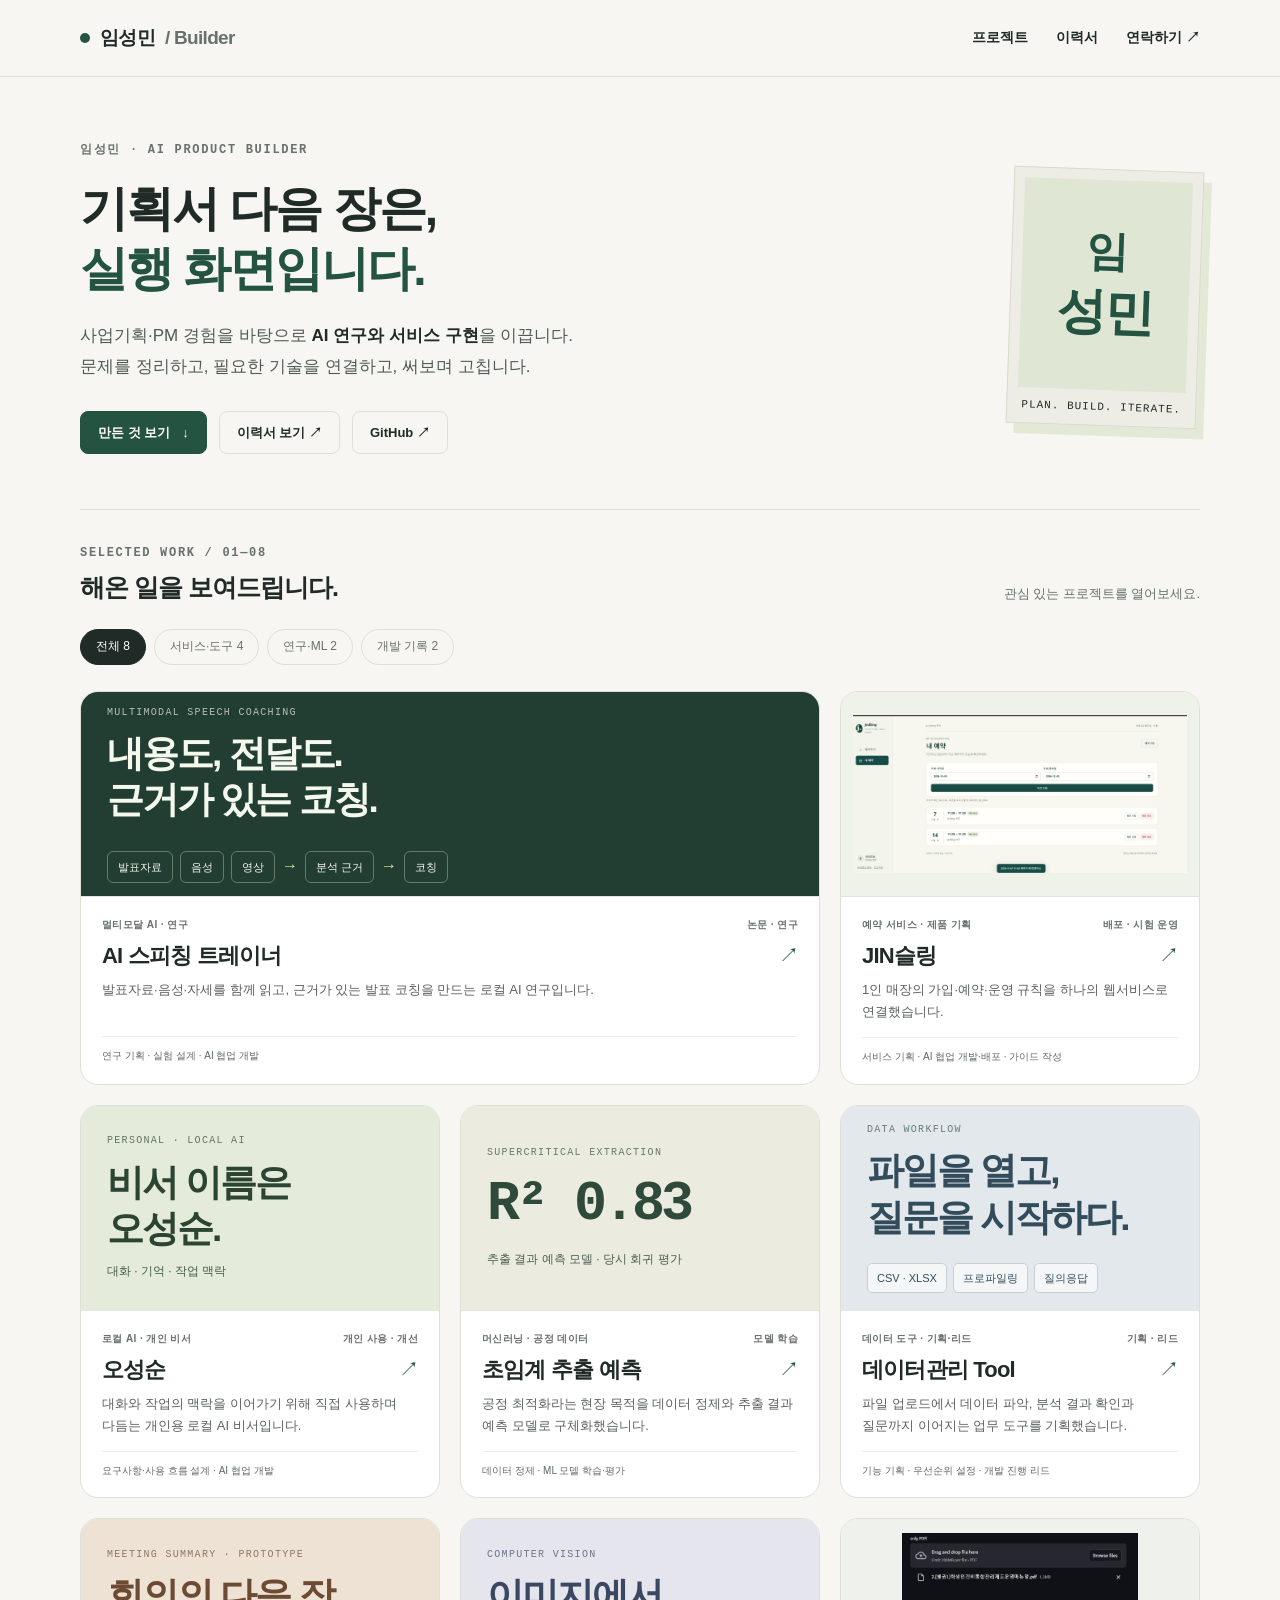
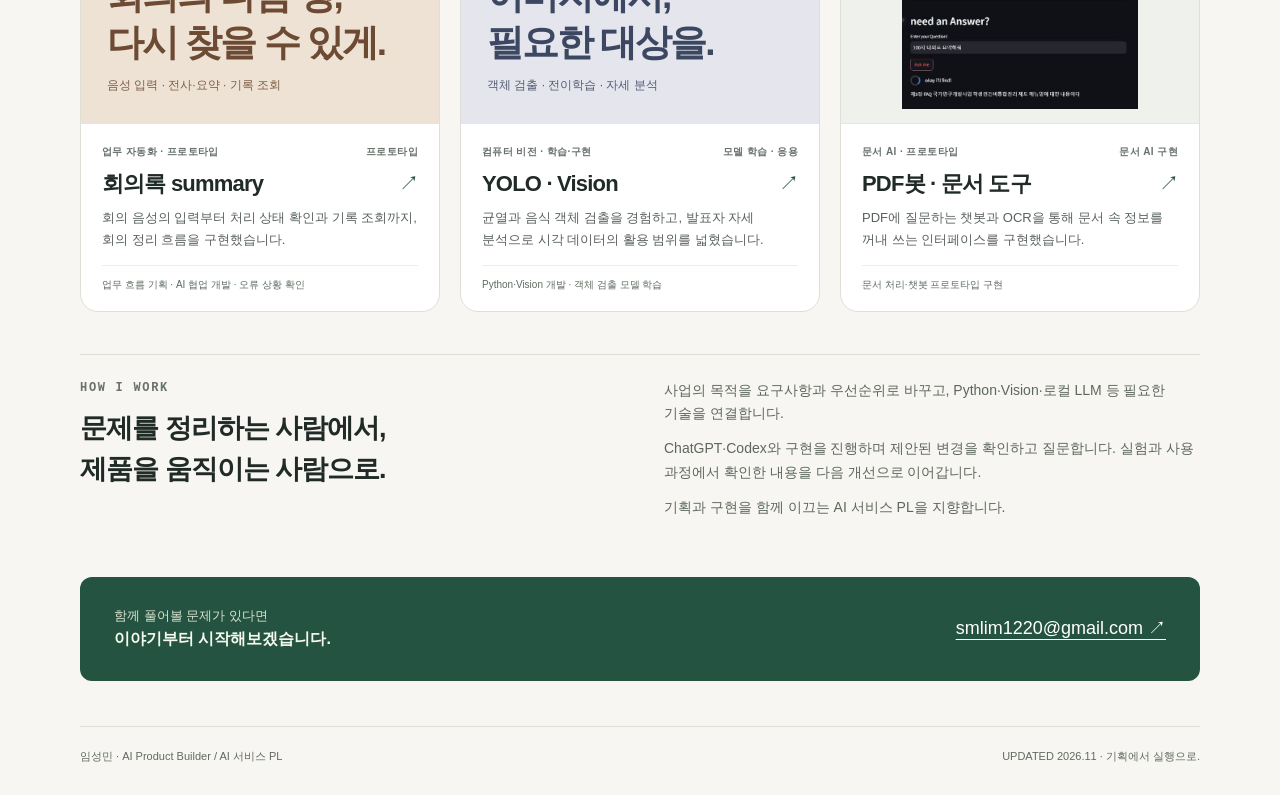
==== index.html @ f38ce00c "Publish visual AI portfolio and resume" ====
<!doctype html><html lang="ko"><head><meta charset="utf-8"><meta name="viewport" content="width=device-width,initial-scale=1"><meta name="description" content="임성민의 AI 연구, 서비스 구현, 기획·개발 포트폴리오"><meta name="theme-color" content="#245342"><title>포트폴리오 · 임성민</title><link rel="stylesheet" href="assets/style.css"></head><body><a class="skip" href="#main">본문 바로가기</a><header class="top"><div class="wrap top-inner"><a class="logo" href="index.html"><span class="dot"></span>임성민<span class="muted"> / Builder</span></a><nav class="nav" aria-label="주 메뉴"><a href="index.html#work">프로젝트</a><a href="resume.html">이력서</a><a class="nav-contact" href="mailto:smlim1220@gmail.com">연락하기 ↗</a></nav></div></header><main id="main" class="wrap"><section class="hero"><div><div class="eyebrow">임성민 · AI PRODUCT BUILDER</div><h1><span>기획서 다음 장은,</span><span>실행 화면입니다.</span></h1><p class="intro">사업기획·PM 경험을 바탕으로 <b>AI 연구와 서비스 구현</b>을 이끕니다.<br>문제를 정리하고, 필요한 기술을 연결하고, 써보며 고칩니다.</p><div class="hero-actions"><a class="button primary" href="#work">만든 것 보기 <span>↓</span></a><a class="button" href="resume.html">이력서 보기 ↗</a><a class="button" href="https://github.com/LimsWeb" target="_blank" rel="noopener noreferrer">GitHub ↗</a></div></div><figure class="portrait"><div class="monogram" aria-label="임성민">임<span>성민</span></div><figcaption>PLAN. BUILD. ITERATE.</figcaption></figure></section><section class="chapter" id="work"><div class="section-heading"><div><div class="eyebrow">SELECTED WORK / 01—08</div><h2>해온 일을 보여드립니다.</h2></div><p>관심 있는 프로젝트를 열어보세요.</p></div><div class="filters" aria-label="프로젝트 분야"><button class="filter" data-group="all" aria-pressed="true">전체 8</button><button class="filter" data-group="service" aria-pressed="false">서비스·도구 4</button><button class="filter" data-group="research" aria-pressed="false">연구·ML 2</button><button class="filter" data-group="archive" aria-pressed="false">개발 기록 2</button></div><div class="grid"><a class="card speech-ai featured" data-group="research" href="projects/speech-ai.html"><div class="cover"><div class="cover-graphic speech-ai"><div class="small">MULTIMODAL SPEECH COACHING</div><div class="big">내용도, 전달도.<br>근거가 있는 코칭.</div><div class="speech-flow"><span>발표자료</span><span>음성</span><span>영상</span><i>→</i><span>분석 근거</span><i>→</i><span>코칭</span></div></div></div><div class="card-body"><div class="card-meta"><span>멀티모달 AI · 연구</span><span>논문 · 연구</span></div><h3>AI 스피칭 트레이너<span class="arrow" aria-hidden="true">↗</span></h3><p>발표자료·음성·자세를 함께 읽고, 근거가 있는 발표 코칭을 만드는 로컬 AI 연구입니다.</p><div class="card-role">연구 기획 · 실험 설계 · AI 협업 개발</div></div></a><a class="card jinsling" data-group="service" href="projects/jinsling.html"><div class="cover"><img src="assets/jinsling.jpg" alt="JIN슬링 예약 확인 화면" loading="lazy" width="1200" height="675"></div><div class="card-body"><div class="card-meta"><span>예약 서비스 · 제품 기획</span><span>배포 · 시험 운영</span></div><h3>JIN슬링<span class="arrow" aria-hidden="true">↗</span></h3><p>1인 매장의 가입·예약·운영 규칙을 하나의 웹서비스로 연결했습니다.</p><div class="card-role">서비스 기획 · AI 협업 개발·배포 · 가이드 작성</div></div></a><a class="card oseongsun" data-group="service" href="projects/oseongsun.html"><div class="cover"><div class="cover-graphic oseongsun"><div class="small">PERSONAL · LOCAL AI</div><div class="big">비서 이름은<br>오성순.</div><div class="sub">대화 · 기억 · 작업 맥락</div></div></div><div class="card-body"><div class="card-meta"><span>로컬 AI · 개인 비서</span><span>개인 사용 · 개선</span></div><h3>오성순<span class="arrow" aria-hidden="true">↗</span></h3><p>대화와 작업의 맥락을 이어가기 위해 직접 사용하며 다듬는 개인용 로컬 AI 비서입니다.</p><div class="card-role">요구사항·사용 흐름 설계 · AI 협업 개발</div></div></a><a class="card process-ml" data-group="research" href="projects/process-ml.html"><div class="cover"><div class="cover-graphic process-ml"><div class="small">SUPERCRITICAL EXTRACTION</div><div class="big">R² 0.83</div><div class="sub">추출 결과 예측 모델 · 당시 회귀 평가</div></div></div><div class="card-body"><div class="card-meta"><span>머신러닝 · 공정 데이터</span><span>모델 학습</span></div><h3>초임계 추출 예측<span class="arrow" aria-hidden="true">↗</span></h3><p>공정 최적화라는 현장 목적을 데이터 정제와 추출 결과 예측 모델로 구체화했습니다.</p><div class="card-role">데이터 정제 · ML 모델 학습·평가</div></div></a><a class="card data-tool" data-group="service" href="projects/data-tool.html"><div class="cover"><div class="cover-graphic data-tool"><div class="small">DATA WORKFLOW</div><div class="big">파일을 열고,<br>질문을 시작하다.</div><div class="data-chips"><span>CSV · XLSX</span><span>프로파일링</span><span>질의응답</span></div></div></div><div class="card-body"><div class="card-meta"><span>데이터 도구 · 기획·리드</span><span>기획 · 리드</span></div><h3>데이터관리 Tool<span class="arrow" aria-hidden="true">↗</span></h3><p>파일 업로드에서 데이터 파악, 분석 결과 확인과 질문까지 이어지는 업무 도구를 기획했습니다.</p><div class="card-role">기능 기획 · 우선순위 설정 · 개발 진행 리드</div></div></a><a class="card meeting-summary" data-group="service" href="projects/meeting-summary.html"><div class="cover"><div class="cover-graphic meeting-summary"><div class="small">MEETING SUMMARY · PROTOTYPE</div><div class="big">회의의 다음 장,<br>다시 찾을 수 있게.</div><div class="sub">음성 입력 · 전사·요약 · 기록 조회</div></div></div><div class="card-body"><div class="card-meta"><span>업무 자동화 · 프로토타입</span><span>프로토타입</span></div><h3>회의록 summary<span class="arrow" aria-hidden="true">↗</span></h3><p>회의 음성의 입력부터 처리 상태 확인과 기록 조회까지, 회의 정리 흐름을 구현했습니다.</p><div class="card-role">업무 흐름 기획 · AI 협업 개발 · 오류 상황 확인</div></div></a><a class="card vision" data-group="archive" href="projects/vision.html"><div class="cover"><div class="cover-graphic vision"><div class="small">COMPUTER VISION</div><div class="big">이미지에서,<br>필요한 대상을.</div><div class="sub">객체 검출 · 전이학습 · 자세 분석</div></div></div><div class="card-body"><div class="card-meta"><span>컴퓨터 비전 · 학습·구현</span><span>모델 학습 · 응용</span></div><h3>YOLO · Vision<span class="arrow" aria-hidden="true">↗</span></h3><p>균열과 음식 객체 검출을 경험하고, 발표자 자세 분석으로 시각 데이터의 활용 범위를 넓혔습니다.</p><div class="card-role">Python·Vision 개발 · 객체 검출 모델 학습</div></div></a><a class="card pdf-tools" data-group="archive" href="projects/pdf-tools.html"><div class="cover"><img src="assets/pdf-tools.jpg" alt="PaperDotFriend PDF Chat 화면" loading="lazy" width="1200" height="675"></div><div class="card-body"><div class="card-meta"><span>문서 AI · 프로토타입</span><span>문서 AI 구현</span></div><h3>PDF봇 · 문서 도구<span class="arrow" aria-hidden="true">↗</span></h3><p>PDF에 질문하는 챗봇과 OCR을 통해 문서 속 정보를 꺼내 쓰는 인터페이스를 구현했습니다.</p><div class="card-role">문서 처리·챗봇 프로토타입 구현</div></div></a></div></section><section class="chapter about-row"><div><div class="eyebrow">HOW I WORK</div><h2>문제를 정리하는 사람에서,<br>제품을 움직이는 사람으로.</h2></div><div><p>사업의 목적을 요구사항과 우선순위로 바꾸고, Python·Vision·로컬 LLM 등 필요한 기술을 연결합니다.</p><p>ChatGPT·Codex와 구현을 진행하며 제안된 변경을 확인하고 질문합니다. 실험과 사용 과정에서 확인한 내용을 다음 개선으로 이어갑니다.</p><p>기획과 구현을 함께 이끄는 AI 서비스 PL을 지향합니다.</p></div></section><section class="contact"><div><p>함께 풀어볼 문제가 있다면</p><strong>이야기부터 시작해보겠습니다.</strong></div><a href="mailto:smlim1220@gmail.com">smlim1220@gmail.com ↗</a></section></main><footer class="wrap footer"><span>임성민 · AI Product Builder / AI 서비스 PL</span><span>UPDATED 2026.11 · 기획에서 실행으로.</span></footer><script src="assets/app.js" defer></script></body></html>
---- assets/style.css ----
@charset "UTF-8";
:root{--ink:#202a27;--muted:#68716b;--paper:#f7f6f2;--line:#dedfd7;--green:#245342;--lime:#dce990;--white:#fff;--radius:18px}
*{box-sizing:border-box}html{scroll-behavior:smooth;scroll-padding-top:92px}body{margin:0;color:var(--ink);background:var(--paper);font-family:Pretendard,"Noto Sans KR",-apple-system,BlinkMacSystemFont,"Segoe UI",sans-serif;line-height:1.65;word-break:keep-all;overflow-wrap:break-word}a{color:inherit;text-decoration:none}a:hover{color:var(--green)}button{font:inherit;cursor:pointer}a:focus-visible,button:focus-visible{outline:3px solid #71952f;outline-offset:5px}.wrap{width:min(1120px,calc(100% - 64px));margin:auto}.top{position:sticky;top:0;background:rgba(247,246,242,.97);border-bottom:1px solid var(--line);z-index:5}.top-inner{display:flex;align-items:center;justify-content:space-between;min-height:76px;gap:28px}.logo{font-size:19px;font-weight:800;letter-spacing:-.7px;display:flex;align-items:center;gap:10px}.dot{width:10px;height:10px;border-radius:50%;background:var(--green)}.nav{display:flex;gap:28px;font-size:14px;font-weight:600}.nav a:hover{text-decoration:underline;text-underline-offset:6px}.eyebrow{font-family:ui-monospace,SFMono-Regular,Consolas,monospace;font-size:12px;letter-spacing:1.7px;font-weight:600;color:var(--muted)}.hero{display:grid;grid-template-columns:1fr 190px;gap:54px;align-items:center;padding:64px 0 55px}.hero h1{font-size:clamp(32px,4.1vw,48px);line-height:1.26;letter-spacing:-2px;margin:18px 0 20px;font-weight:800}.hero h1 span{display:block}.hero h1 span:last-child{color:var(--green)}.hero .intro{max-width:650px;font-size:17px;line-height:1.85;margin:0;color:#525b55}.hero .intro b{color:var(--ink)}.hero-actions{display:flex;gap:12px;margin-top:28px;flex-wrap:wrap}.button{display:inline-flex;align-items:center;gap:12px;border:1px solid var(--line);border-radius:8px;padding:10px 17px;font-size:13px;font-weight:700;background:transparent}.button.primary{background:var(--green);border-color:var(--green);color:#fff}.button:hover{transform:translateY(-1px)}.portrait{margin:0;transform:rotate(2deg);background:#eeede5;padding:10px 10px 9px;border:1px solid #d9dace;box-shadow:8px 10px 0 #e4e9d7}.portrait img{display:block;width:100%;height:210px;object-fit:cover;object-position:center 25%;filter:grayscale(12%)}.portrait figcaption{font-size:11px;letter-spacing:1px;text-align:center;margin:8px 0 0;font-family:ui-monospace,monospace}.chapter{border-top:1px solid var(--line);padding:34px 0 42px}.section-heading{display:flex;justify-content:space-between;align-items:end;gap:20px;margin-bottom:24px}.section-heading h2{font-size:25px;letter-spacing:-1px;line-height:1.4;margin:6px 0 0}.section-heading p{font-size:13px;color:var(--muted);margin:0}.filters{display:flex;gap:8px;flex-wrap:wrap;margin-bottom:26px}.filter{border:1px solid var(--line);border-radius:30px;background:transparent;color:var(--muted);font-size:12px;padding:7px 15px}.filter[aria-pressed=true]{background:var(--ink);color:#fff;border-color:var(--ink)}.grid{display:grid;grid-template-columns:repeat(3,minmax(0,1fr));gap:20px}.card{border:1px solid var(--line);background:#fff;border-radius:var(--radius);overflow:hidden;transition:transform .18s,border-color .18s;min-width:0}.card:hover{transform:translateY(-4px);border-color:#aab49c}.card.featured{grid-column:span 2}.cover{height:205px;background:#e9ede4;display:flex;align-items:center;justify-content:center;overflow:hidden;border-bottom:1px solid #e4e6df}.cover img{width:100%;height:100%;object-fit:cover;display:block}.card.jinsling .cover img{object-fit:contain;padding:12px;background:#eff2e9}.card.vision .cover img{object-fit:contain;background:#f0ede5;padding:12px}.card.pdf-tools .cover img{object-fit:contain;background:#eef1ec;padding:14px}.card-body{padding:20px 21px 18px}.card-meta{font-size:10px;letter-spacing:.4px;font-weight:600;color:var(--muted);display:flex;gap:8px;justify-content:space-between;align-items:center}.card h3{margin:8px 0;font-size:22px;letter-spacing:-.8px;line-height:1.35;display:flex;align-items:center;justify-content:space-between;gap:8px}.card p{font-size:13px;color:#59625d;margin:0;min-height:43px;line-height:1.7}.card-role{font-size:10px;color:#5e6b60;margin-top:14px;padding-top:11px;border-top:1px solid #ededE6}.arrow{font-size:20px;font-weight:400;color:var(--green)}.cover-graphic{width:100%;height:100%;padding:26px;display:flex;flex-direction:column;justify-content:center;position:relative}.cover-graphic .small{font-size:10px;letter-spacing:1.3px;font-family:ui-monospace,monospace;opacity:.7}.cover-graphic .big{font-size:37px;font-weight:800;letter-spacing:-2px;line-height:1.25;margin:10px 0}.cover-graphic .sub{font-size:12px;opacity:.85}.cover-graphic.speech-ai{background:#223d32;color:#f5f9ed}.speech-flow{display:flex;gap:7px;margin-top:17px;align-items:center;flex-wrap:wrap}.speech-flow span{border:1px solid #667b69;border-radius:6px;padding:6px 10px;font-size:11px}.speech-flow i{font-style:normal;color:#dce990}.cover-graphic.oseongsun{background:#e5ebda;color:#2c4533}.cover-graphic.process-ml{background:#ecebdf;color:#2f493b}.cover-graphic.process-ml .big{font-size:55px;font-family:ui-monospace,monospace;letter-spacing:-4px}.cover-graphic.data-tool{background:#e2e8ec;color:#334c5b}.data-chips{display:flex;gap:6px;margin-top:12px;flex-wrap:wrap}.data-chips span{background:#ffffffa0;border:1px solid #c4d1d4;font-size:11px;border-radius:5px;padding:5px 9px}.cover-graphic.meeting-summary{background:#eee2d4;color:#6c4a33}.about-row{display:grid;grid-template-columns:1fr 1fr;gap:48px;align-items:start;padding:24px 0}.about-row h2{font-size:27px;line-height:1.5;letter-spacing:-1px;margin:9px 0 0}.about-row p{font-size:14px;color:#5d675e;margin:0 0 12px}.contact{background:var(--green);color:#f6faee;padding:28px 34px;border-radius:12px;display:flex;align-items:center;justify-content:space-between;gap:24px;margin:22px 0 45px}.contact p{margin:0;font-size:13px;color:#d8e2ce}.contact a{color:#fff;font-size:18px;text-decoration:underline;text-underline-offset:5px}.footer{padding:20px 0 30px;border-top:1px solid var(--line);color:#606a60;font-size:11px;display:flex;justify-content:space-between;gap:20px}.breadcrumbs{display:flex;gap:10px;padding:30px 0 0;font-size:12px;color:var(--muted)}.project-hero{padding:30px 0 35px;max-width:850px}.project-hero h1{font-size:42px;line-height:1.3;letter-spacing:-1.6px;margin:13px 0 14px}.project-hero>p{font-size:19px;line-height:1.8;color:#59655a;margin:0}.status{display:inline-block;font-size:11px;background:#e8eddd;border:1px solid #d9dfce;color:#53634b;padding:5px 11px;border-radius:5px;margin-top:18px}.detail-cover{border-radius:14px;overflow:hidden;border:1px solid var(--line);max-width:100%;margin:0 0 35px;background:#edf0e7}.detail-cover>img{display:block;width:100%;max-height:480px;object-fit:contain;background:#e9ece3}.detail-cover .cover-graphic{min-height:280px;padding:38px 45px}.detail-cover .cover-graphic .big{font-size:48px}.detail-cover figcaption{font-size:11px;color:#70796c;background:#f4f5ee;padding:10px 16px}.detail-layout{display:grid;grid-template-columns:minmax(0,1fr) 265px;gap:55px;align-items:start}.story{padding:0 0 35px}.story section{margin:0 0 33px}.story h2{font-size:22px;line-height:1.5;letter-spacing:-.6px;margin:0 0 13px}.story p{font-size:15px;line-height:1.95;color:#566056;margin:0 0 14px}.meta-panel{background:#eeefe6;border:1px solid #e1e4d7;border-radius:12px;padding:23px}.meta-panel h2{font-size:11px;letter-spacing:1px;color:#5a6754;text-transform:uppercase;margin:0 0 7px}.meta-panel p{font-size:13px;margin:0 0 22px;line-height:1.8}.tags{display:flex;gap:6px;flex-wrap:wrap;margin:0 0 20px}.tag{font-size:10px;background:#f9faf5;border:1px solid #dce1d3;border-radius:5px;padding:4px 8px}.meta-panel .button{background:#fff;font-size:11px;display:flex;justify-content:center;margin-top:8px}.next-project{padding:24px 0 40px;border-top:1px solid var(--line);display:flex;justify-content:space-between;gap:20px;font-size:13px}.resume-header{padding:48px 0 26px;border-bottom:1px solid var(--line);display:flex;justify-content:space-between;align-items:start;gap:20px}.resume-header h1{font-size:38px;letter-spacing:-1px;margin:4px 0 10px}.resume-header p{font-size:16px;margin:0;color:var(--muted)}.resume-intro{max-width:800px;font-size:16px;line-height:1.95;margin:28px 0 35px;color:#566056}.resume-grid{display:grid;grid-template-columns:1fr 1fr;gap:32px 50px}.resume-section{padding:8px 0 20px}.resume-section>h2{font-size:21px;border-bottom:1px solid var(--line);padding-bottom:12px;margin:0 0 20px}.resume-item{margin-bottom:22px}.resume-item h3{font-size:15px;margin:0 0 6px}.resume-item p{font-size:13px;color:#687065;margin:0;line-height:1.85}.resume-projects{display:grid;grid-template-columns:1fr 1fr;gap:20px 40px}.resume-projects a{display:block}.resume-projects a:hover h3{text-decoration:underline}.muted{color:var(--muted)}[hidden]{display:none!important}.skip{position:absolute;left:-9999px}.skip:focus{left:10px;top:10px;background:#fff;padding:10px;z-index:10}
@media(max-width:850px){.wrap{width:calc(100% - 44px)}.hero{grid-template-columns:1fr 150px;gap:25px;padding:45px 0}.portrait img{height:180px}.grid{grid-template-columns:repeat(2,minmax(0,1fr))}.card.featured{grid-column:span 1}.hero h1{font-size:35px}.detail-layout{grid-template-columns:minmax(0,1fr) 220px;gap:30px}.cover-graphic .big{font-size:31px}.speech-flow span{padding:4px 6px}.speech-flow{gap:4px}.contact{padding:26px}.contact a{font-size:16px}}
@media(max-width:580px){.wrap{width:calc(100% - 36px)}.top-inner{min-height:64px;gap:10px}.logo{font-size:17px}.nav{gap:17px;font-size:12px}.nav .nav-contact{display:none}.hero{grid-template-columns:1fr;gap:0;padding:35px 0}.hero .portrait{display:none}.hero h1{font-size:34px;letter-spacing:-1.5px}.hero .intro{font-size:14px}.hero-actions{margin-top:22px}.button{padding:9px 13px;font-size:12px}.grid{grid-template-columns:1fr;gap:18px}.cover{height:202px}.card-body{padding:18px 20px}.card p{min-height:0}.section-heading{align-items:start;flex-direction:column;gap:7px}.section-heading h2{font-size:23px}.chapter{padding:27px 0}.filters{gap:6px;margin-bottom:20px}.filter{padding:6px 11px;font-size:11px}.about-row{grid-template-columns:1fr;gap:18px;padding:14px 0}.about-row h2{font-size:25px}.contact{align-items:start;flex-direction:column;gap:12px;padding:24px;margin-bottom:28px}.contact a{font-size:17px}.footer{font-size:10px;flex-wrap:wrap;gap:7px}.project-hero{padding-top:24px}.project-hero h1{font-size:32px}.project-hero>p{font-size:16px}.detail-layout{grid-template-columns:1fr;gap:0}.meta-panel{margin-bottom:30px;order:-1}.meta-panel p{margin-bottom:15px}.detail-cover{margin-bottom:24px}.detail-cover .cover-graphic{min-height:225px;padding:25px}.detail-cover .cover-graphic .big{font-size:37px}.story h2{font-size:21px}.story p{font-size:14px}.resume-grid,.resume-projects{grid-template-columns:1fr;gap:0}.resume-header{padding-top:30px;flex-direction:column}.resume-header h1{font-size:32px}.resume-intro{font-size:14px}.next-project{font-size:12px}.eyebrow{font-size:10px}}
@media(prefers-reduced-motion:reduce){html{scroll-behavior:auto}*{transition:none!important}}@media print{.top,.hero-actions,.filters,.contact,.next-project,.footer,.no-print{display:none!important}.wrap{width:100%}body{background:#fff;font-size:11pt}.hero{padding:0 0 20px}.grid{grid-template-columns:1fr 1fr}.card{break-inside:avoid}.resume-grid{display:block}.resume-section{break-inside:avoid}.resume-header{padding-top:0}.resume-projects{grid-template-columns:1fr 1fr}.resume-item{break-inside:avoid}a{text-decoration:none}.detail-layout{display:block}.meta-panel{break-inside:avoid}.story section{break-inside:avoid}}

.monogram{height:210px;display:flex;flex-direction:column;align-items:center;justify-content:center;background:#dfe6d4;color:#245342;font-size:42px;font-weight:800;letter-spacing:-2px;line-height:1.3}.monogram span{font-size:50px}

.cover-graphic.vision{background:#e4e5ed;color:#3c4761}
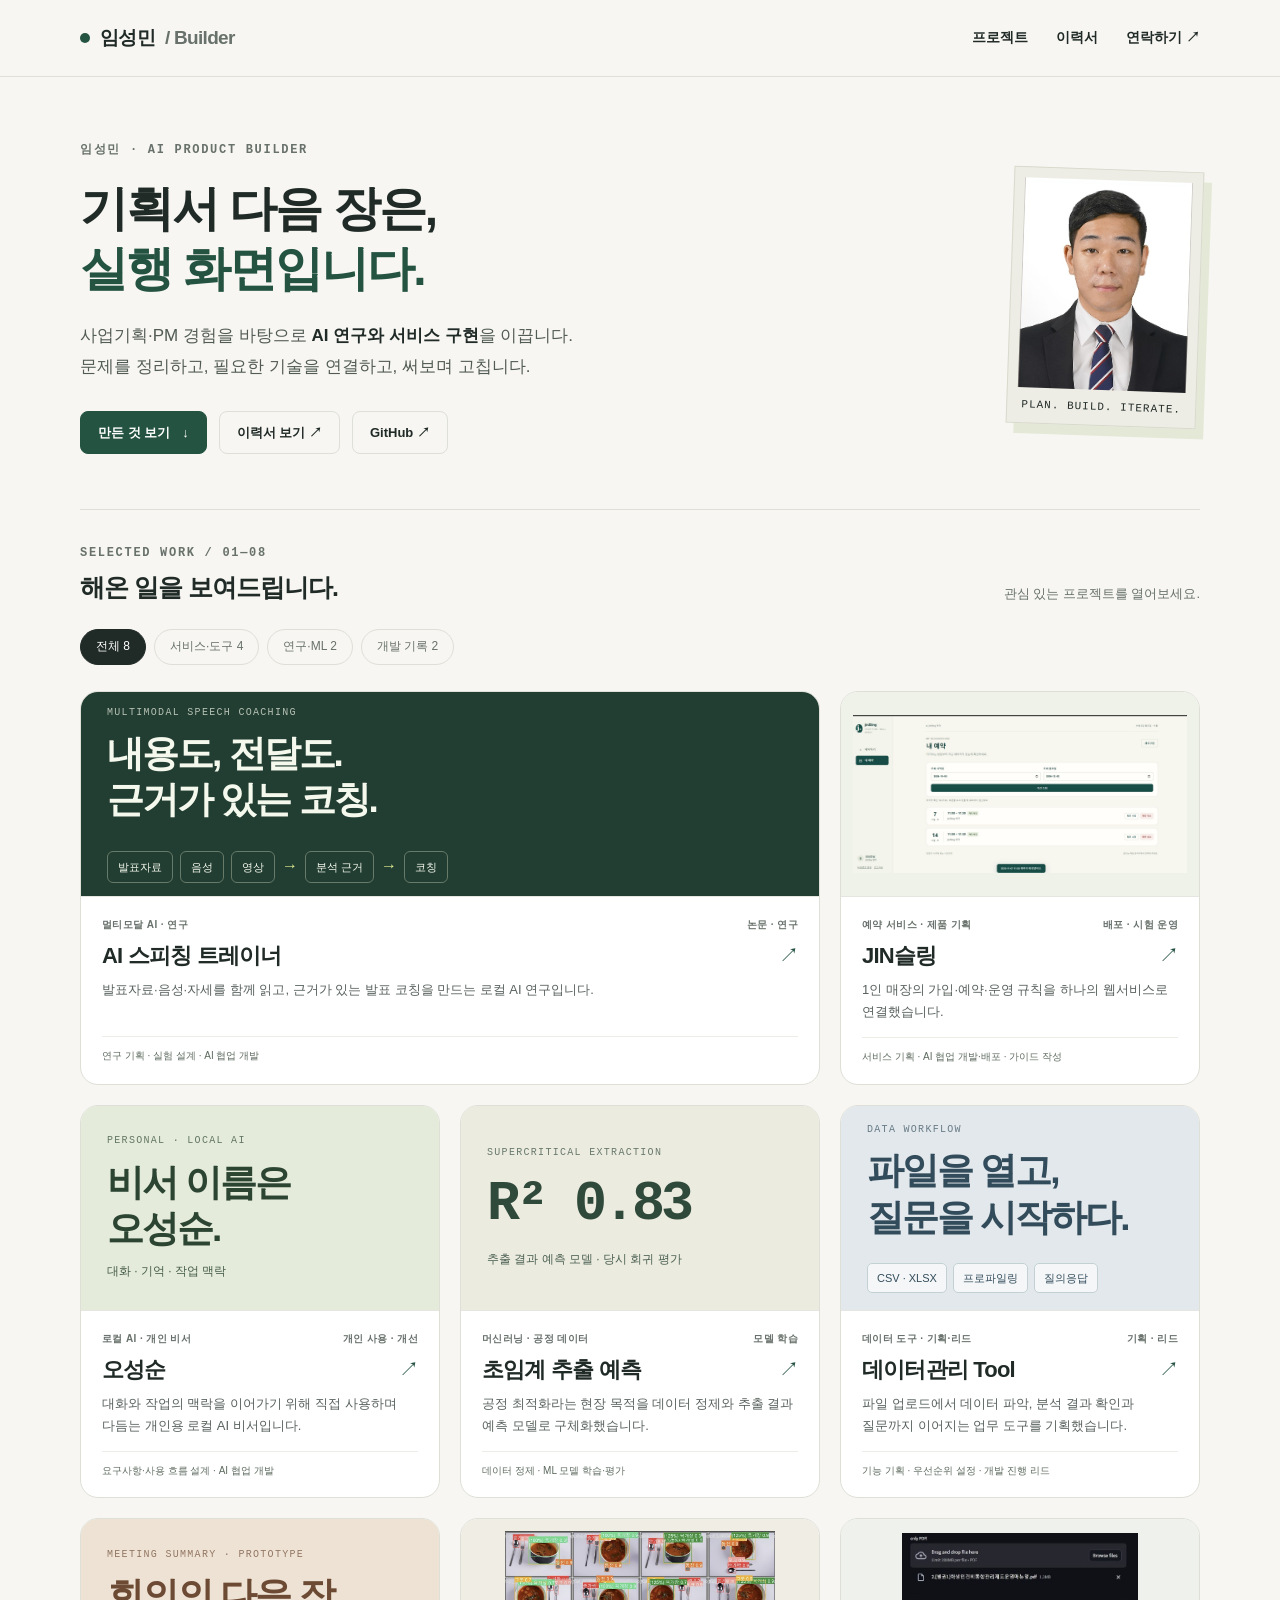
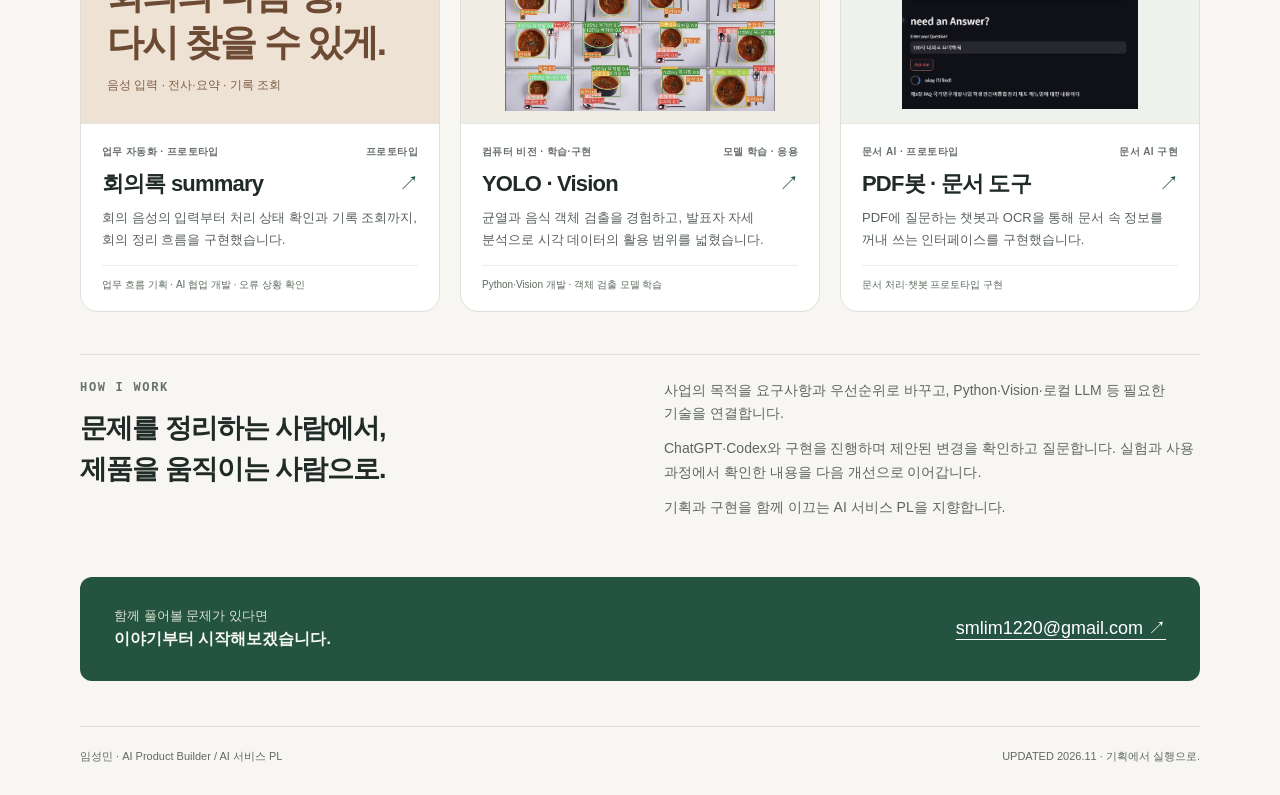
==== commit 6ed09a7e: "Add approved profile and Vision project images" ====
--- a/index.html
+++ b/index.html
@@ -1 +1 @@
-<!doctype html><html lang="ko"><head><meta charset="utf-8"><meta name="viewport" content="width=device-width,initial-scale=1"><meta name="description" content="임성민의 AI 연구, 서비스 구현, 기획·개발 포트폴리오"><meta name="theme-color" content="#245342"><title>포트폴리오 · 임성민</title><link rel="stylesheet" href="assets/style.css"></head><body><a class="skip" href="#main">본문 바로가기</a><header class="top"><div class="wrap top-inner"><a class="logo" href="index.html"><span class="dot"></span>임성민<span class="muted"> / Builder</span></a><nav class="nav" aria-label="주 메뉴"><a href="index.html#work">프로젝트</a><a href="resume.html">이력서</a><a class="nav-contact" href="mailto:smlim1220@gmail.com">연락하기 ↗</a></nav></div></header><main id="main" class="wrap"><section class="hero"><div><div class="eyebrow">임성민 · AI PRODUCT BUILDER</div><h1><span>기획서 다음 장은,</span><span>실행 화면입니다.</span></h1><p class="intro">사업기획·PM 경험을 바탕으로 <b>AI 연구와 서비스 구현</b>을 이끕니다.<br>문제를 정리하고, 필요한 기술을 연결하고, 써보며 고칩니다.</p><div class="hero-actions"><a class="button primary" href="#work">만든 것 보기 <span>↓</span></a><a class="button" href="resume.html">이력서 보기 ↗</a><a class="button" href="https://github.com/LimsWeb" target="_blank" rel="noopener noreferrer">GitHub ↗</a></div></div><figure class="portrait"><div class="monogram" aria-label="임성민">임<span>성민</span></div><figcaption>PLAN. BUILD. ITERATE.</figcaption></figure></section><section class="chapter" id="work"><div class="section-heading"><div><div class="eyebrow">SELECTED WORK / 01—08</div><h2>해온 일을 보여드립니다.</h2></div><p>관심 있는 프로젝트를 열어보세요.</p></div><div class="filters" aria-label="프로젝트 분야"><button class="filter" data-group="all" aria-pressed="true">전체 8</button><button class="filter" data-group="service" aria-pressed="false">서비스·도구 4</button><button class="filter" data-group="research" aria-pressed="false">연구·ML 2</button><button class="filter" data-group="archive" aria-pressed="false">개발 기록 2</button></div><div class="grid"><a class="card speech-ai featured" data-group="research" href="projects/speech-ai.html"><div class="cover"><div class="cover-graphic speech-ai"><div class="small">MULTIMODAL SPEECH COACHING</div><div class="big">내용도, 전달도.<br>근거가 있는 코칭.</div><div class="speech-flow"><span>발표자료</span><span>음성</span><span>영상</span><i>→</i><span>분석 근거</span><i>→</i><span>코칭</span></div></div></div><div class="card-body"><div class="card-meta"><span>멀티모달 AI · 연구</span><span>논문 · 연구</span></div><h3>AI 스피칭 트레이너<span class="arrow" aria-hidden="true">↗</span></h3><p>발표자료·음성·자세를 함께 읽고, 근거가 있는 발표 코칭을 만드는 로컬 AI 연구입니다.</p><div class="card-role">연구 기획 · 실험 설계 · AI 협업 개발</div></div></a><a class="card jinsling" data-group="service" href="projects/jinsling.html"><div class="cover"><img src="assets/jinsling.jpg" alt="JIN슬링 예약 확인 화면" loading="lazy" width="1200" height="675"></div><div class="card-body"><div class="card-meta"><span>예약 서비스 · 제품 기획</span><span>배포 · 시험 운영</span></div><h3>JIN슬링<span class="arrow" aria-hidden="true">↗</span></h3><p>1인 매장의 가입·예약·운영 규칙을 하나의 웹서비스로 연결했습니다.</p><div class="card-role">서비스 기획 · AI 협업 개발·배포 · 가이드 작성</div></div></a><a class="card oseongsun" data-group="service" href="projects/oseongsun.html"><div class="cover"><div class="cover-graphic oseongsun"><div class="small">PERSONAL · LOCAL AI</div><div class="big">비서 이름은<br>오성순.</div><div class="sub">대화 · 기억 · 작업 맥락</div></div></div><div class="card-body"><div class="card-meta"><span>로컬 AI · 개인 비서</span><span>개인 사용 · 개선</span></div><h3>오성순<span class="arrow" aria-hidden="true">↗</span></h3><p>대화와 작업의 맥락을 이어가기 위해 직접 사용하며 다듬는 개인용 로컬 AI 비서입니다.</p><div class="card-role">요구사항·사용 흐름 설계 · AI 협업 개발</div></div></a><a class="card process-ml" data-group="research" href="projects/process-ml.html"><div class="cover"><div class="cover-graphic process-ml"><div class="small">SUPERCRITICAL EXTRACTION</div><div class="big">R² 0.83</div><div class="sub">추출 결과 예측 모델 · 당시 회귀 평가</div></div></div><div class="card-body"><div class="card-meta"><span>머신러닝 · 공정 데이터</span><span>모델 학습</span></div><h3>초임계 추출 예측<span class="arrow" aria-hidden="true">↗</span></h3><p>공정 최적화라는 현장 목적을 데이터 정제와 추출 결과 예측 모델로 구체화했습니다.</p><div class="card-role">데이터 정제 · ML 모델 학습·평가</div></div></a><a class="card data-tool" data-group="service" href="projects/data-tool.html"><div class="cover"><div class="cover-graphic data-tool"><div class="small">DATA WORKFLOW</div><div class="big">파일을 열고,<br>질문을 시작하다.</div><div class="data-chips"><span>CSV · XLSX</span><span>프로파일링</span><span>질의응답</span></div></div></div><div class="card-body"><div class="card-meta"><span>데이터 도구 · 기획·리드</span><span>기획 · 리드</span></div><h3>데이터관리 Tool<span class="arrow" aria-hidden="true">↗</span></h3><p>파일 업로드에서 데이터 파악, 분석 결과 확인과 질문까지 이어지는 업무 도구를 기획했습니다.</p><div class="card-role">기능 기획 · 우선순위 설정 · 개발 진행 리드</div></div></a><a class="card meeting-summary" data-group="service" href="projects/meeting-summary.html"><div class="cover"><div class="cover-graphic meeting-summary"><div class="small">MEETING SUMMARY · PROTOTYPE</div><div class="big">회의의 다음 장,<br>다시 찾을 수 있게.</div><div class="sub">음성 입력 · 전사·요약 · 기록 조회</div></div></div><div class="card-body"><div class="card-meta"><span>업무 자동화 · 프로토타입</span><span>프로토타입</span></div><h3>회의록 summary<span class="arrow" aria-hidden="true">↗</span></h3><p>회의 음성의 입력부터 처리 상태 확인과 기록 조회까지, 회의 정리 흐름을 구현했습니다.</p><div class="card-role">업무 흐름 기획 · AI 협업 개발 · 오류 상황 확인</div></div></a><a class="card vision" data-group="archive" href="projects/vision.html"><div class="cover"><div class="cover-graphic vision"><div class="small">COMPUTER VISION</div><div class="big">이미지에서,<br>필요한 대상을.</div><div class="sub">객체 검출 · 전이학습 · 자세 분석</div></div></div><div class="card-body"><div class="card-meta"><span>컴퓨터 비전 · 학습·구현</span><span>모델 학습 · 응용</span></div><h3>YOLO · Vision<span class="arrow" aria-hidden="true">↗</span></h3><p>균열과 음식 객체 검출을 경험하고, 발표자 자세 분석으로 시각 데이터의 활용 범위를 넓혔습니다.</p><div class="card-role">Python·Vision 개발 · 객체 검출 모델 학습</div></div></a><a class="card pdf-tools" data-group="archive" href="projects/pdf-tools.html"><div class="cover"><img src="assets/pdf-tools.jpg" alt="PaperDotFriend PDF Chat 화면" loading="lazy" width="1200" height="675"></div><div class="card-body"><div class="card-meta"><span>문서 AI · 프로토타입</span><span>문서 AI 구현</span></div><h3>PDF봇 · 문서 도구<span class="arrow" aria-hidden="true">↗</span></h3><p>PDF에 질문하는 챗봇과 OCR을 통해 문서 속 정보를 꺼내 쓰는 인터페이스를 구현했습니다.</p><div class="card-role">문서 처리·챗봇 프로토타입 구현</div></div></a></div></section><section class="chapter about-row"><div><div class="eyebrow">HOW I WORK</div><h2>문제를 정리하는 사람에서,<br>제품을 움직이는 사람으로.</h2></div><div><p>사업의 목적을 요구사항과 우선순위로 바꾸고, Python·Vision·로컬 LLM 등 필요한 기술을 연결합니다.</p><p>ChatGPT·Codex와 구현을 진행하며 제안된 변경을 확인하고 질문합니다. 실험과 사용 과정에서 확인한 내용을 다음 개선으로 이어갑니다.</p><p>기획과 구현을 함께 이끄는 AI 서비스 PL을 지향합니다.</p></div></section><section class="contact"><div><p>함께 풀어볼 문제가 있다면</p><strong>이야기부터 시작해보겠습니다.</strong></div><a href="mailto:smlim1220@gmail.com">smlim1220@gmail.com ↗</a></section></main><footer class="wrap footer"><span>임성민 · AI Product Builder / AI 서비스 PL</span><span>UPDATED 2026.11 · 기획에서 실행으로.</span></footer><script src="assets/app.js" defer></script></body></html>+<!doctype html><html lang="ko"><head><meta charset="utf-8"><meta name="viewport" content="width=device-width,initial-scale=1"><meta name="description" content="임성민의 AI 연구, 서비스 구현, 기획·개발 포트폴리오"><meta name="theme-color" content="#245342"><title>포트폴리오 · 임성민</title><link rel="stylesheet" href="assets/style.css"></head><body><a class="skip" href="#main">본문 바로가기</a><header class="top"><div class="wrap top-inner"><a class="logo" href="index.html"><span class="dot"></span>임성민<span class="muted"> / Builder</span></a><nav class="nav" aria-label="주 메뉴"><a href="index.html#work">프로젝트</a><a href="resume.html">이력서</a><a class="nav-contact" href="mailto:smlim1220@gmail.com">연락하기 ↗</a></nav></div></header><main id="main" class="wrap"><section class="hero"><div><div class="eyebrow">임성민 · AI PRODUCT BUILDER</div><h1><span>기획서 다음 장은,</span><span>실행 화면입니다.</span></h1><p class="intro">사업기획·PM 경험을 바탕으로 <b>AI 연구와 서비스 구현</b>을 이끕니다.<br>문제를 정리하고, 필요한 기술을 연결하고, 써보며 고칩니다.</p><div class="hero-actions"><a class="button primary" href="#work">만든 것 보기 <span>↓</span></a><a class="button" href="resume.html">이력서 보기 ↗</a><a class="button" href="https://github.com/LimsWeb" target="_blank" rel="noopener noreferrer">GitHub ↗</a></div></div><figure class="portrait"><img src="assets/portrait.jpg" alt="임성민 프로필 사진" width="413" height="531"><figcaption>PLAN. BUILD. ITERATE.</figcaption></figure></section><section class="chapter" id="work"><div class="section-heading"><div><div class="eyebrow">SELECTED WORK / 01—08</div><h2>해온 일을 보여드립니다.</h2></div><p>관심 있는 프로젝트를 열어보세요.</p></div><div class="filters" aria-label="프로젝트 분야"><button class="filter" data-group="all" aria-pressed="true">전체 8</button><button class="filter" data-group="service" aria-pressed="false">서비스·도구 4</button><button class="filter" data-group="research" aria-pressed="false">연구·ML 2</button><button class="filter" data-group="archive" aria-pressed="false">개발 기록 2</button></div><div class="grid"><a class="card speech-ai featured" data-group="research" href="projects/speech-ai.html"><div class="cover"><div class="cover-graphic speech-ai"><div class="small">MULTIMODAL SPEECH COACHING</div><div class="big">내용도, 전달도.<br>근거가 있는 코칭.</div><div class="speech-flow"><span>발표자료</span><span>음성</span><span>영상</span><i>→</i><span>분석 근거</span><i>→</i><span>코칭</span></div></div></div><div class="card-body"><div class="card-meta"><span>멀티모달 AI · 연구</span><span>논문 · 연구</span></div><h3>AI 스피칭 트레이너<span class="arrow" aria-hidden="true">↗</span></h3><p>발표자료·음성·자세를 함께 읽고, 근거가 있는 발표 코칭을 만드는 로컬 AI 연구입니다.</p><div class="card-role">연구 기획 · 실험 설계 · AI 협업 개발</div></div></a><a class="card jinsling" data-group="service" href="projects/jinsling.html"><div class="cover"><img src="assets/jinsling.jpg" alt="JIN슬링 예약 확인 화면" loading="lazy" width="1200" height="675"></div><div class="card-body"><div class="card-meta"><span>예약 서비스 · 제품 기획</span><span>배포 · 시험 운영</span></div><h3>JIN슬링<span class="arrow" aria-hidden="true">↗</span></h3><p>1인 매장의 가입·예약·운영 규칙을 하나의 웹서비스로 연결했습니다.</p><div class="card-role">서비스 기획 · AI 협업 개발·배포 · 가이드 작성</div></div></a><a class="card oseongsun" data-group="service" href="projects/oseongsun.html"><div class="cover"><div class="cover-graphic oseongsun"><div class="small">PERSONAL · LOCAL AI</div><div class="big">비서 이름은<br>오성순.</div><div class="sub">대화 · 기억 · 작업 맥락</div></div></div><div class="card-body"><div class="card-meta"><span>로컬 AI · 개인 비서</span><span>개인 사용 · 개선</span></div><h3>오성순<span class="arrow" aria-hidden="true">↗</span></h3><p>대화와 작업의 맥락을 이어가기 위해 직접 사용하며 다듬는 개인용 로컬 AI 비서입니다.</p><div class="card-role">요구사항·사용 흐름 설계 · AI 협업 개발</div></div></a><a class="card process-ml" data-group="research" href="projects/process-ml.html"><div class="cover"><div class="cover-graphic process-ml"><div class="small">SUPERCRITICAL EXTRACTION</div><div class="big">R² 0.83</div><div class="sub">추출 결과 예측 모델 · 당시 회귀 평가</div></div></div><div class="card-body"><div class="card-meta"><span>머신러닝 · 공정 데이터</span><span>모델 학습</span></div><h3>초임계 추출 예측<span class="arrow" aria-hidden="true">↗</span></h3><p>공정 최적화라는 현장 목적을 데이터 정제와 추출 결과 예측 모델로 구체화했습니다.</p><div class="card-role">데이터 정제 · ML 모델 학습·평가</div></div></a><a class="card data-tool" data-group="service" href="projects/data-tool.html"><div class="cover"><div class="cover-graphic data-tool"><div class="small">DATA WORKFLOW</div><div class="big">파일을 열고,<br>질문을 시작하다.</div><div class="data-chips"><span>CSV · XLSX</span><span>프로파일링</span><span>질의응답</span></div></div></div><div class="card-body"><div class="card-meta"><span>데이터 도구 · 기획·리드</span><span>기획 · 리드</span></div><h3>데이터관리 Tool<span class="arrow" aria-hidden="true">↗</span></h3><p>파일 업로드에서 데이터 파악, 분석 결과 확인과 질문까지 이어지는 업무 도구를 기획했습니다.</p><div class="card-role">기능 기획 · 우선순위 설정 · 개발 진행 리드</div></div></a><a class="card meeting-summary" data-group="service" href="projects/meeting-summary.html"><div class="cover"><div class="cover-graphic meeting-summary"><div class="small">MEETING SUMMARY · PROTOTYPE</div><div class="big">회의의 다음 장,<br>다시 찾을 수 있게.</div><div class="sub">음성 입력 · 전사·요약 · 기록 조회</div></div></div><div class="card-body"><div class="card-meta"><span>업무 자동화 · 프로토타입</span><span>프로토타입</span></div><h3>회의록 summary<span class="arrow" aria-hidden="true">↗</span></h3><p>회의 음성의 입력부터 처리 상태 확인과 기록 조회까지, 회의 정리 흐름을 구현했습니다.</p><div class="card-role">업무 흐름 기획 · AI 협업 개발 · 오류 상황 확인</div></div></a><a class="card vision" data-group="archive" href="projects/vision.html"><div class="cover"><img src="assets/vision.jpg" alt="한국 음식 객체 검출 결과" loading="lazy" width="1200" height="675"></div><div class="card-body"><div class="card-meta"><span>컴퓨터 비전 · 학습·구현</span><span>모델 학습 · 응용</span></div><h3>YOLO · Vision<span class="arrow" aria-hidden="true">↗</span></h3><p>균열과 음식 객체 검출을 경험하고, 발표자 자세 분석으로 시각 데이터의 활용 범위를 넓혔습니다.</p><div class="card-role">Python·Vision 개발 · 객체 검출 모델 학습</div></div></a><a class="card pdf-tools" data-group="archive" href="projects/pdf-tools.html"><div class="cover"><img src="assets/pdf-tools.jpg" alt="PaperDotFriend PDF Chat 화면" loading="lazy" width="1200" height="675"></div><div class="card-body"><div class="card-meta"><span>문서 AI · 프로토타입</span><span>문서 AI 구현</span></div><h3>PDF봇 · 문서 도구<span class="arrow" aria-hidden="true">↗</span></h3><p>PDF에 질문하는 챗봇과 OCR을 통해 문서 속 정보를 꺼내 쓰는 인터페이스를 구현했습니다.</p><div class="card-role">문서 처리·챗봇 프로토타입 구현</div></div></a></div></section><section class="chapter about-row"><div><div class="eyebrow">HOW I WORK</div><h2>문제를 정리하는 사람에서,<br>제품을 움직이는 사람으로.</h2></div><div><p>사업의 목적을 요구사항과 우선순위로 바꾸고, Python·Vision·로컬 LLM 등 필요한 기술을 연결합니다.</p><p>ChatGPT·Codex와 구현을 진행하며 제안된 변경을 확인하고 질문합니다. 실험과 사용 과정에서 확인한 내용을 다음 개선으로 이어갑니다.</p><p>기획과 구현을 함께 이끄는 AI 서비스 PL을 지향합니다.</p></div></section><section class="contact"><div><p>함께 풀어볼 문제가 있다면</p><strong>이야기부터 시작해보겠습니다.</strong></div><a href="mailto:smlim1220@gmail.com">smlim1220@gmail.com ↗</a></section></main><footer class="wrap footer"><span>임성민 · AI Product Builder / AI 서비스 PL</span><span>UPDATED 2026.11 · 기획에서 실행으로.</span></footer><script src="assets/app.js" defer></script></body></html>
